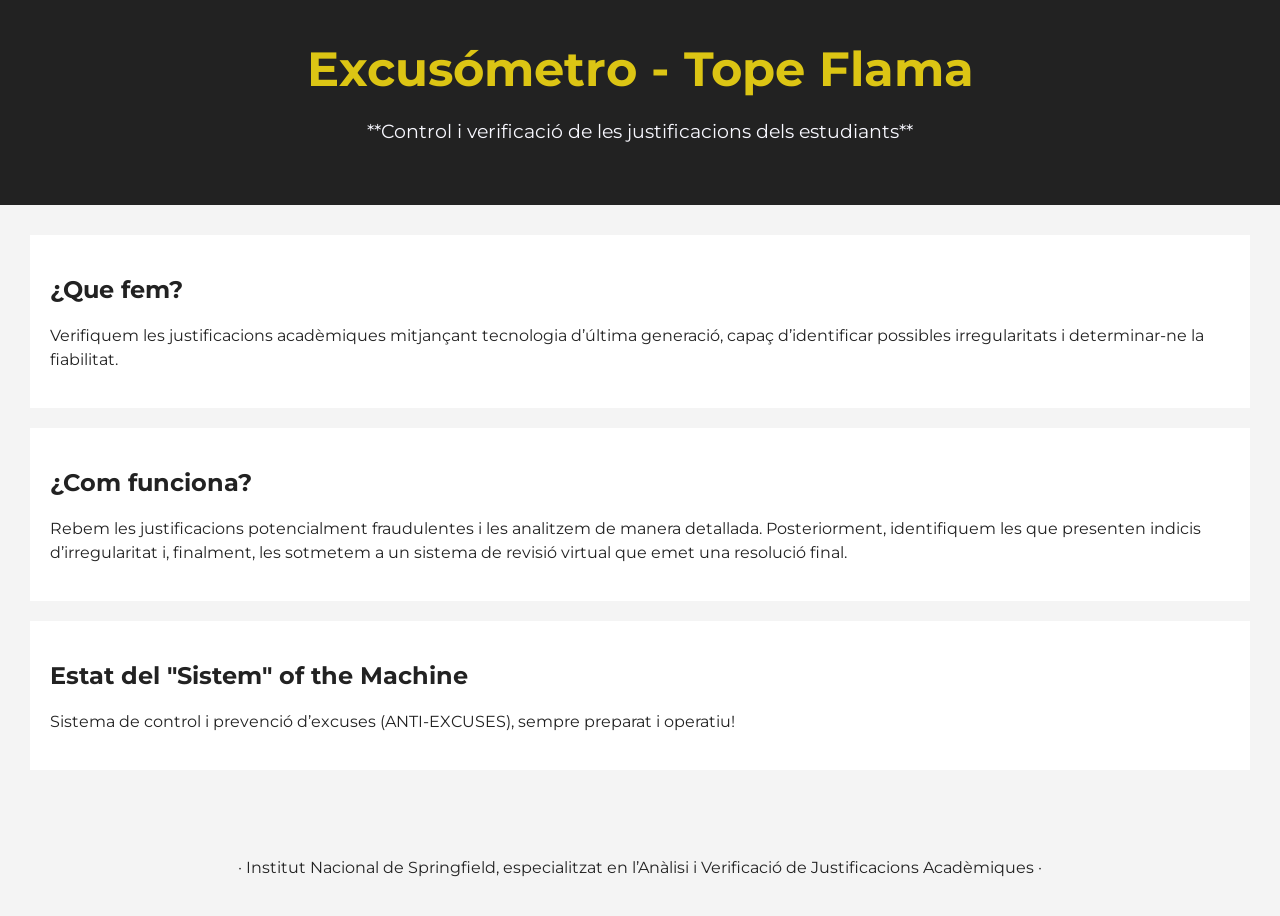
==== index.html @ bca7f9ed "Actualitzat" ====
<!DOCTYPE html>
<html lang="ca">

<head>
    <meta charset="UTF-8">
    <meta name="viewport" content="width=device-width, initial-scale=1.0">
    <link rel="stylesheet" href="estilos.css">
    <link rel="shortcut icon" href="img/icono.bart.png" type="image/png">
    <title>Excusómetro</title>
</head>

<body>

    <header>
        <h1>Excusómetro - Tope Flama</h1>
        <p>**Control i verificació de les justificacions dels estudiants**</p>
    </header>
    <nav> 
        <a href=""></a>
        <a href=""></a>
        <a href=""></a>
    
    </nav>
    <main>
        <section>
            <h2>¿Que fem?</h2>
            <p>Verifiquem les justificacions acadèmiques mitjançant tecnologia d’última generació, capaç d’identificar possibles irregularitats i determinar-ne la fiabilitat.</p>
        </section>

        <section>
            <h2>¿Com funciona?</h2>
            <p>Rebem les justificacions potencialment fraudulentes i les analitzem de manera detallada. Posteriorment, identifiquem les que presenten indicis d’irregularitat i, finalment, les sotmetem a un sistema de revisió virtual que emet una resolució final.</p>
        </section>
        <section>
            <h2>Estat del "Sistem" of the Machine</h2>
            <p>Sistema de control i prevenció d’excuses (ANTI-EXCUSES), sempre preparat i operatiu!</p>
        </section>

    </main>
    
    <footer>
        <p>· Institut Nacional de Springfield, especialitzat en l’Anàlisi i Verificació de Justificacions Acadèmiques ·</p>
    </footer>

</body>

</html>
---- estilos.css ----
@import url('https://fonts.googleapis.com/css2?family=Montserrat:ital,wght@0,100..900;1,100..900&display=swap');


body {
    /* font-family: Verdana, Geneva, Tahoma, sans-serif; */
    font-family: "Montserrat", sans-serif;
    margin: 0;
    background-color: #f4f4f4;
    color: #222;
}

header {
    padding: 40px;
    text-align: center;
     background-color: #222;
    color: ghostwhite;

}

h1 {
    color: rgb(220, 197, 20);
    font-size: 3em;
    margin: 0
}

header p{
    font-size: 1.2em;
}
main {
    padding: 30px;
    margin: auto;
}

section {
    background-color: white;
    padding: 20px;
    margin-bottom: 20px;
}

h2 {
    font-size: 1.5rem;
}


p{
    line-height: 1.5;
}

footer {
    padding: 20px;
    text-align: center;
}
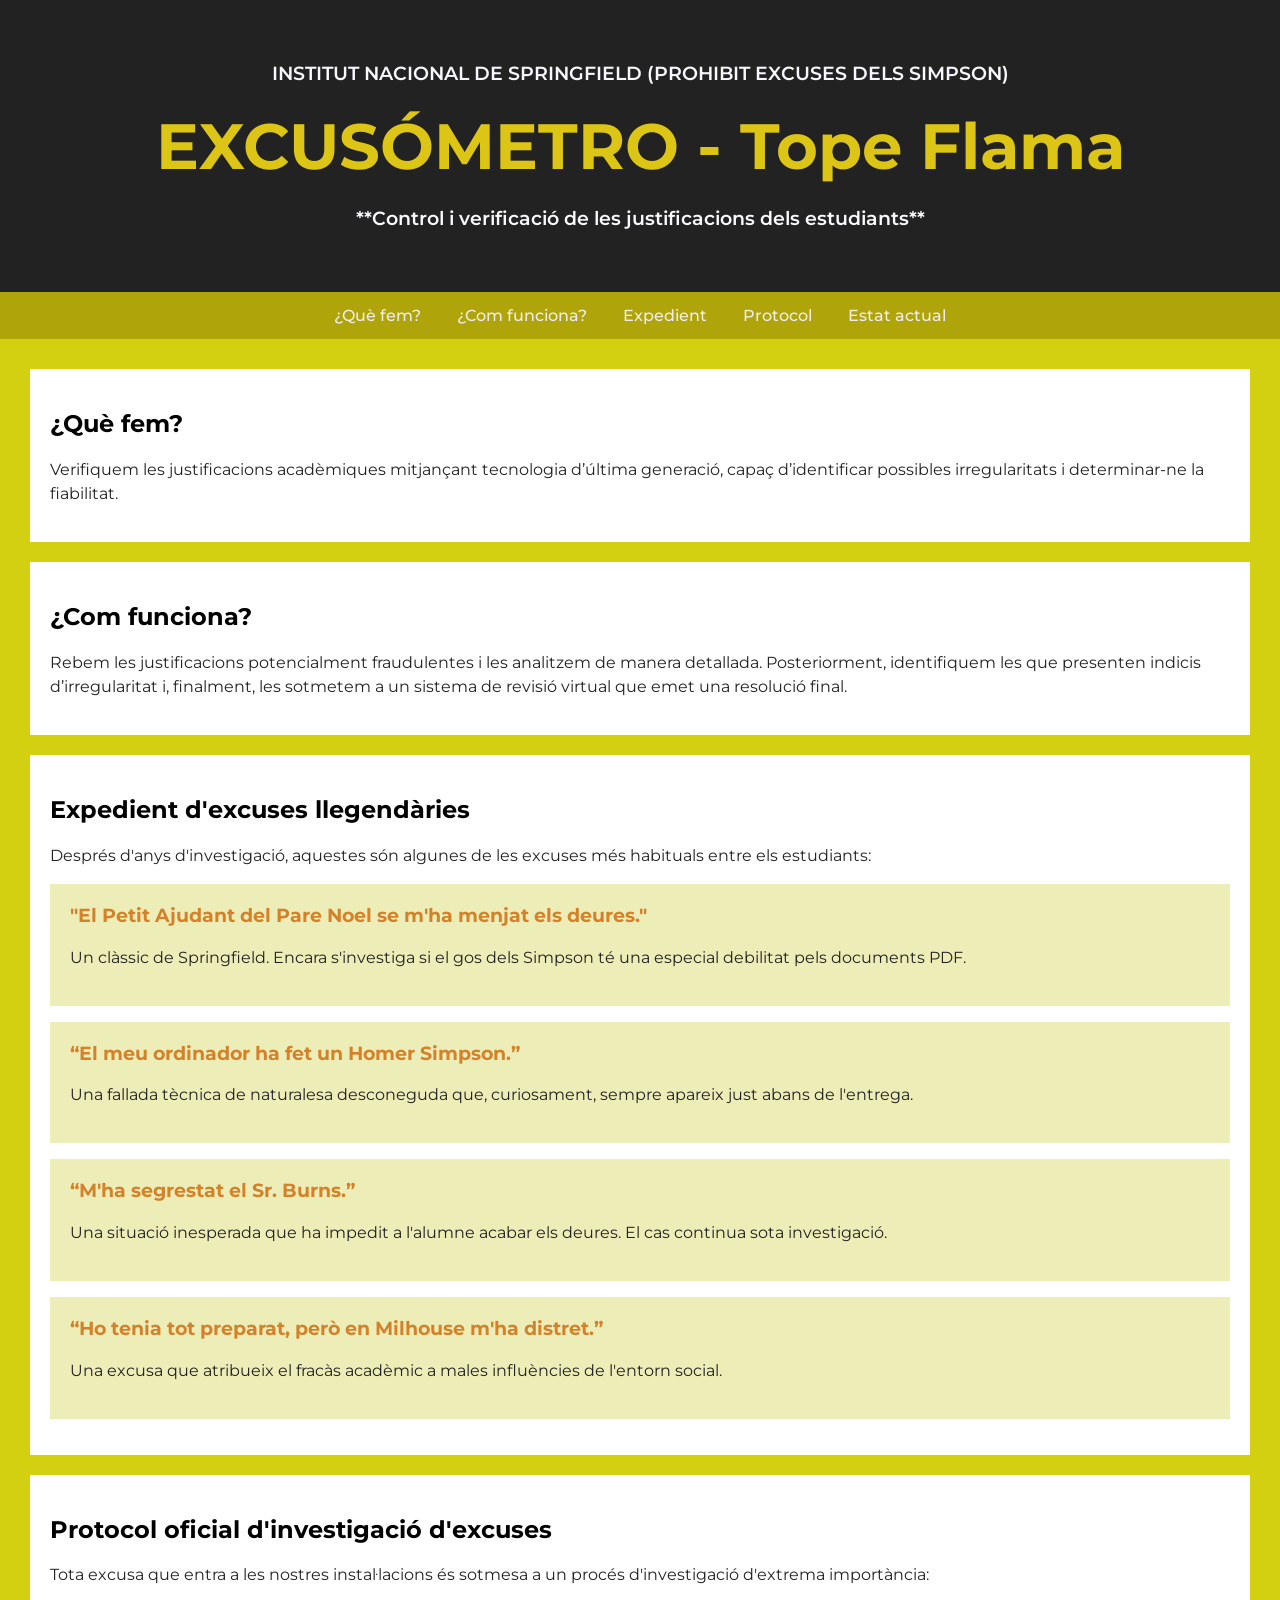
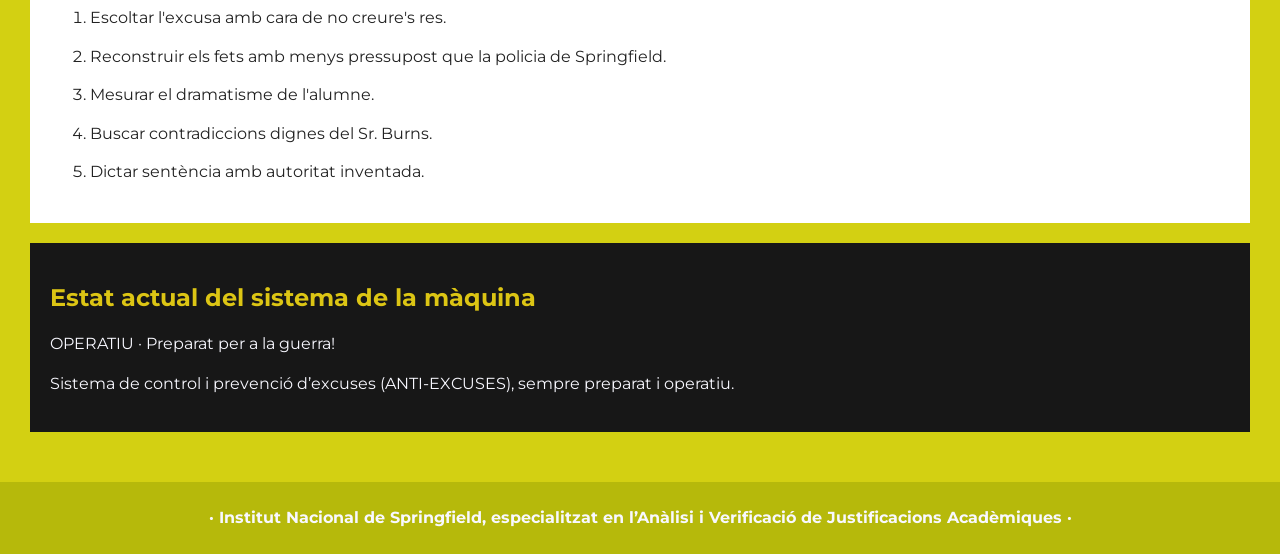
==== commit f66cbfab: "Actualitzat" ====
--- a/index.html
+++ b/index.html
@@ -12,28 +12,88 @@
 <body>
 
     <header>
-        <h1>Excusómetro - Tope Flama</h1>
+        <p>INSTITUT NACIONAL DE SPRINGFIELD (PROHIBIT EXCUSES DELS SIMPSON)</p>
+        <h1>EXCUSÓMETRO - Tope Flama</h1>
         <p>**Control i verificació de les justificacions dels estudiants**</p>
     </header>
+
     <nav> 
-        <a href=""></a>
-        <a href=""></a>
-        <a href=""></a>
-    
+        <a href="#Primera.pregunta">¿Què fem?</a>
+        <a href="#Segona.pregunta">¿Com funciona?</a>
+        <a href="#expedient">Expedient</a>
+        <a href="#protocol">Protocol</a>
+        <a href="#estatus">Estat actual</a>
     </nav>
+
     <main>
         <section>
-            <h2>¿Que fem?</h2>
+            <h2 id="Primera.pregunta">¿Què fem?</h2>
             <p>Verifiquem les justificacions acadèmiques mitjançant tecnologia d’última generació, capaç d’identificar possibles irregularitats i determinar-ne la fiabilitat.</p>
         </section>
 
         <section>
-            <h2>¿Com funciona?</h2>
+            <h2 id="Segona.pregunta">¿Com funciona?</h2>
             <p>Rebem les justificacions potencialment fraudulentes i les analitzem de manera detallada. Posteriorment, identifiquem les que presenten indicis d’irregularitat i, finalment, les sotmetem a un sistema de revisió virtual que emet una resolució final.</p>
         </section>
+
         <section>
-            <h2>Estat del "Sistem" of the Machine</h2>
-            <p>Sistema de control i prevenció d’excuses (ANTI-EXCUSES), sempre preparat i operatiu!</p>
+            <h2 id="expedient">Expedient d'excuses llegendàries</h2>
+
+            <p>
+                Després d'anys d'investigació, aquestes són algunes de les excuses més habituals entre els estudiants:
+            </p>
+
+            <article class="mentida">
+                <h3>"El Petit Ajudant del Pare Noel se m'ha menjat els deures."</h3>
+                <p>Un clàssic de Springfield. Encara s'investiga si el gos dels Simpson té una especial debilitat pels documents PDF.</p>
+            </article>
+            <article class="mentida">
+                <h3>“El meu ordinador ha fet un Homer Simpson.”</h3>
+                <p>Una fallada tècnica de naturalesa desconeguda que, curiosament, sempre apareix just abans de l'entrega.</p>
+            </article>
+             <article class="mentida">
+                <h3>“M'ha segrestat el Sr. Burns.”</h3>
+                <p>Una situació inesperada que ha impedit a l'alumne acabar els deures. El cas continua sota investigació.</p>
+            </article>
+             <article class="mentida">
+                <h3>“Ho tenia tot preparat, però en Milhouse m'ha distret.”</h3>
+                <p>Una excusa que atribueix el fracàs acadèmic a males influències de l'entorn social.</p>
+            </article>
+
+            <!-- <ul>
+                <li>"El Petit Ajudant del Pare Noel se m'ha menjat els deures."</li>
+                <li>“El meu ordinador ha fet un Homer Simpson.”</li>
+                <li>“M'ha segrestat el Sr. Burns.”</li>
+                <li>“Ho tenia tot preparat, però en Milhouse m'ha distret.”</li>
+            </ul> -->
+        </section> 
+
+        <section id="protocol">
+            <h2>Protocol oficial d'investigació d'excuses</h2>
+
+            <p>
+                Tota excusa que entra a les nostres instal·lacions és sotmesa a un procés d'investigació d'extrema importància:
+            </p>
+
+            <ol>
+                <li>Escoltar l'excusa amb cara de no creure's res.</li>
+                <li>Reconstruir els fets amb menys pressupost que la policia de Springfield.</li>
+                <li>Mesurar el dramatisme de l'alumne.</li>
+                <li>Buscar contradiccions dignes del Sr. Burns.</li>
+                <li>Dictar sentència amb autoritat inventada.</li>
+            </ol>
+        </section>
+
+        <section id="estatus">
+            <h2>Estat actual del sistema de la màquina</h2>
+
+            <p>
+                OPERATIU · Preparat per a la guerra!
+            </p>
+
+            <p>
+                Sistema de control i prevenció d’excuses (ANTI-EXCUSES), sempre preparat i operatiu.
+            </p>
         </section>
 
     </main>
--- a/estilos.css
+++ b/estilos.css
@@ -5,7 +5,7 @@
     /* font-family: Verdana, Geneva, Tahoma, sans-serif; */
     font-family: "Montserrat", sans-serif;
     margin: 0;
-    background-color: #f4f4f4;
+    background-color: #e4dddd;
     color: #222;
 }
 
@@ -14,21 +14,44 @@
     text-align: center;
      background-color: #222;
     color: ghostwhite;
+}
+
+header p {
+    color: ghostwhite;
+    font-size: 1.2em;
+    margin: 1;
+    font-weight: 600;
 
 }
-
 h1 {
     color: rgb(220, 197, 20);
-    font-size: 3em;
-    margin: 0
+    font-size: 4rem;
+    margin: 0;
+    font-weight: 700;
 }
 
-header p{
-    font-size: 1.2em;
+nav {
+    text-align: center;
+    background-color: #afa50b;
+    padding: 14px;
 }
+
+nav a {
+    color: #f1ecec;
+    padding: 14px 16px;
+    text-decoration: none;
+    font-weight: 500;
+}
+
+nav a:hover {
+    background-color: #ddd;
+    color: rgb(182, 185, 11);
+}
+
 main {
     padding: 30px;
     margin: auto;
+    background-color: #d3d012;
 }
 
 section {
@@ -39,14 +62,54 @@
 
 h2 {
     font-size: 1.5rem;
+    color : black;
 }
-
 
 p{
     line-height: 1.5;
 }
 
+ul {
+    line-height: 1.9;
+}
+
+ol {
+    line-height: 1.9;
+}
+
+li {
+    margin-bottom: 8px;
+}
+
+.mentida{
+    background-color: #ededb8;
+;
+    padding: 20px;
+    margin-bottom: 16px;
+}
+
+.mentida h3{
+    color: #d48129;
+    margin-top: 0;
+}
+
+#estatus{
+    background-color: #171717;
+    color: ghostwhite;
+}
+
+#estatus h2{
+    color: rgb(220, 197, 20);
+}
+
 footer {
-    padding: 20px;
+    background-color: rgb(182, 185, 11);
+    color: ghostwhite;
     text-align: center;
+    padding: 24px;
+}
+
+footer p {
+    font-weight: 700;
+    margin: 0;
 }
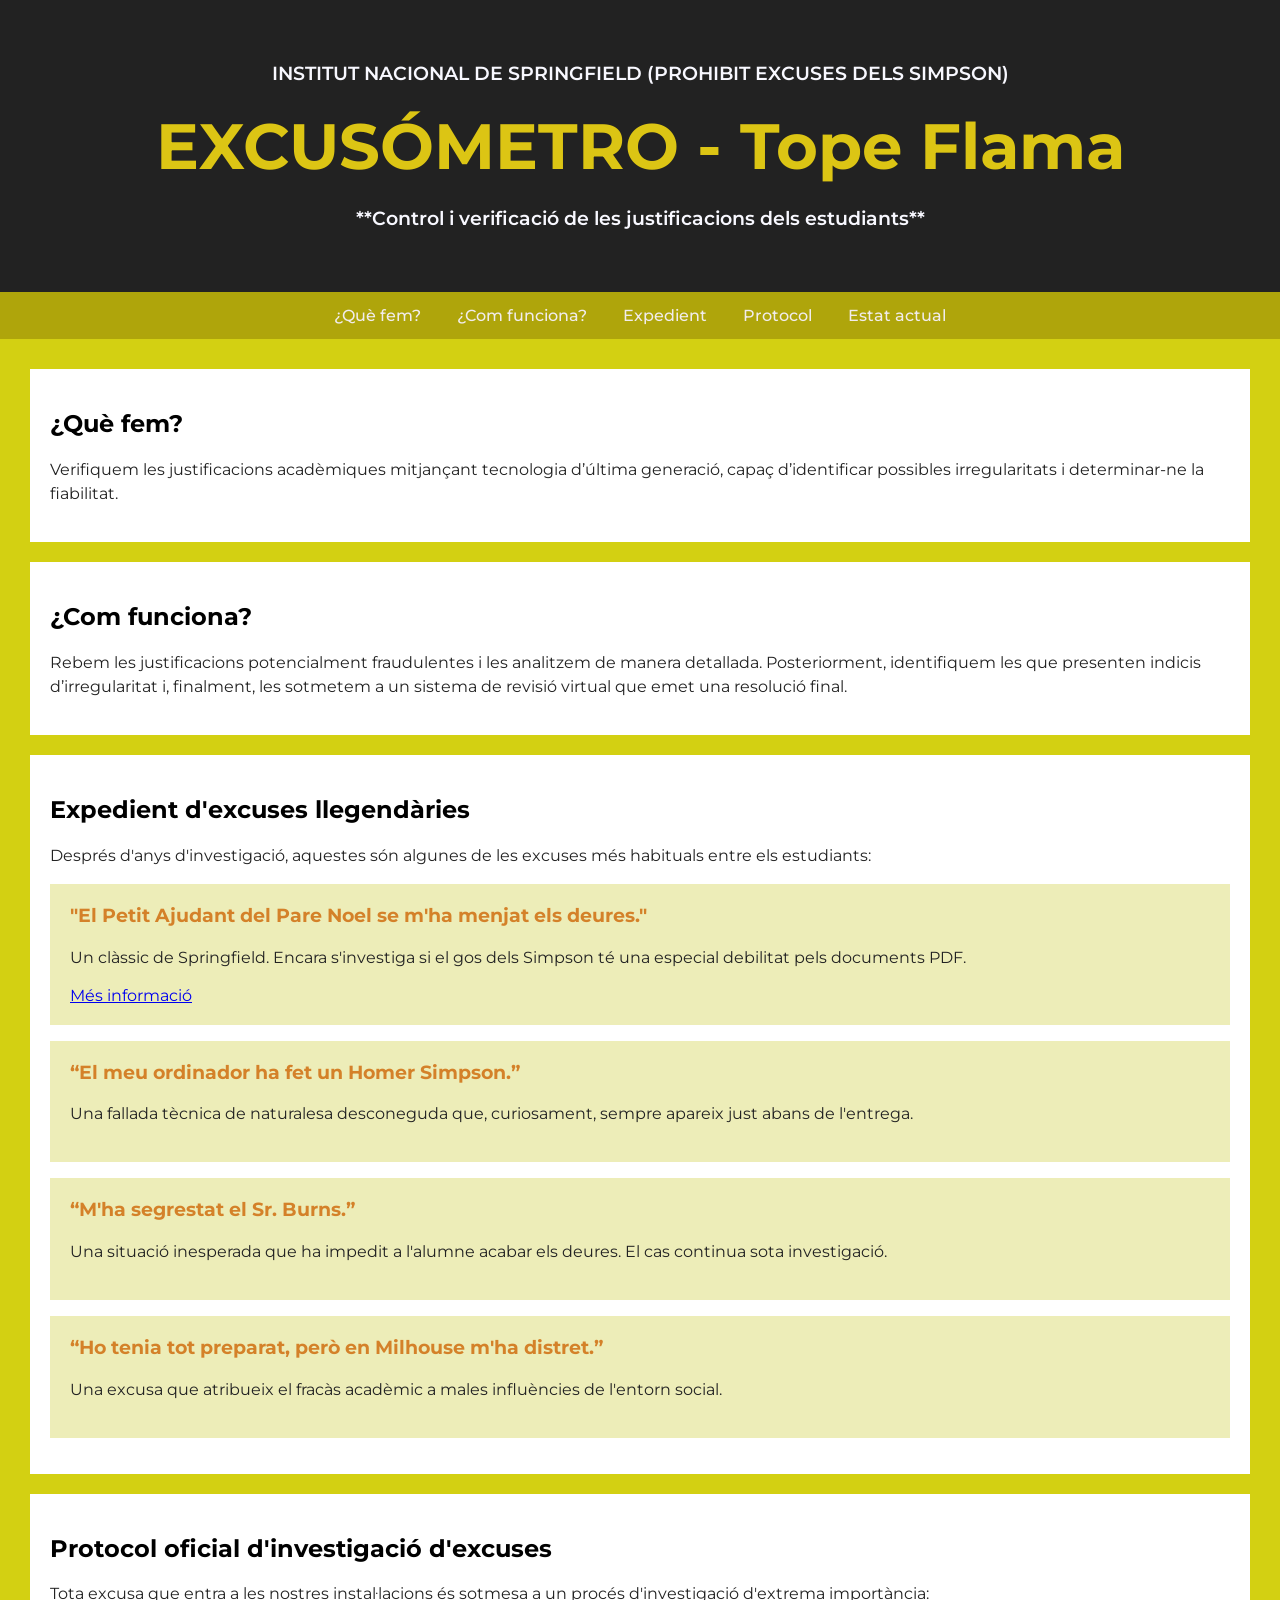
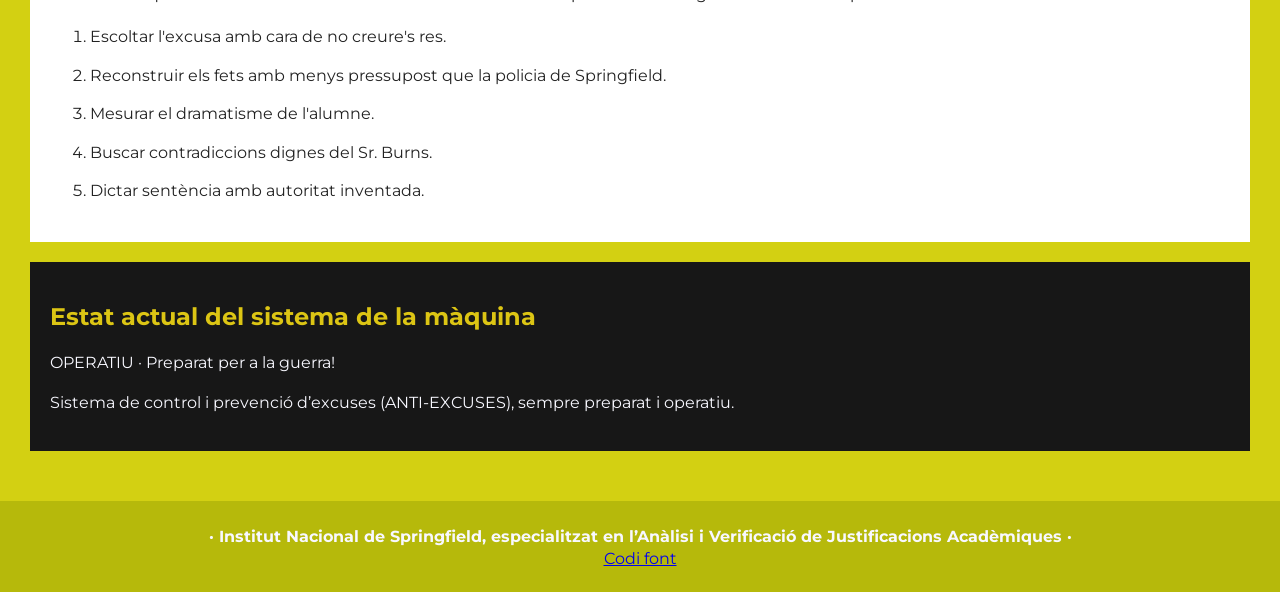
==== commit e313c48b: "hghgh" ====
--- a/index.html
+++ b/index.html
@@ -46,6 +46,7 @@
             <article class="mentida">
                 <h3>"El Petit Ajudant del Pare Noel se m'ha menjat els deures."</h3>
                 <p>Un clàssic de Springfield. Encara s'investiga si el gos dels Simpson té una especial debilitat pels documents PDF.</p>
+                <a href="paginas/expediente.html" target="_blank">Més informació</a>
             </article>
             <article class="mentida">
                 <h3>“El meu ordinador ha fet un Homer Simpson.”</h3>
@@ -100,6 +101,7 @@
     
     <footer>
         <p>· Institut Nacional de Springfield, especialitzat en l’Anàlisi i Verificació de Justificacions Acadèmiques ·</p>
+        <a href="https://github.com/NilBeltran/Excusometre-Nil/tree/Desarrollo" target="_blank">Codi font</a>
     </footer>
 
 </body>
